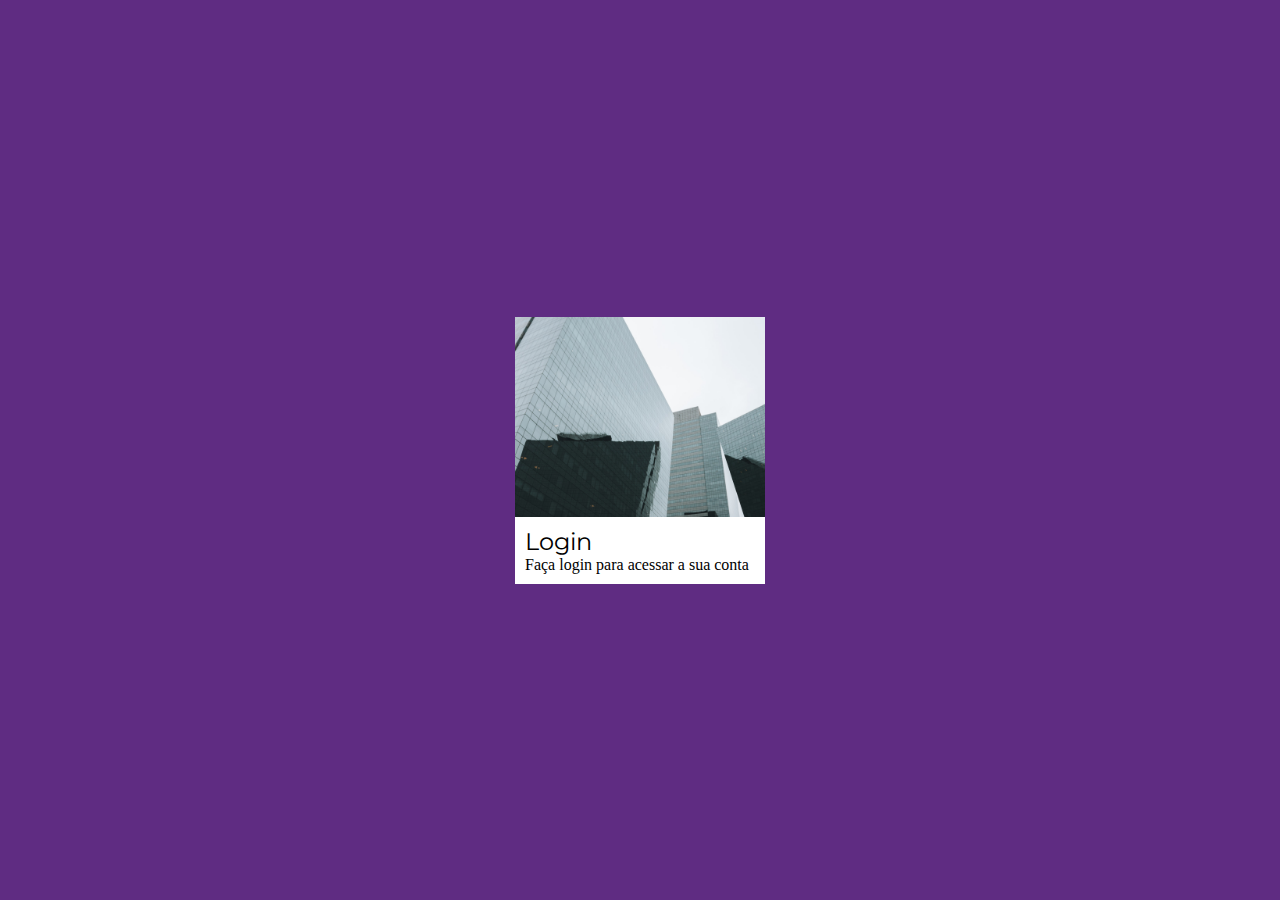
==== projeto-login/index.html @ d3acd323 "Initial Setup" ====
<!DOCTYPE html>
<html lang="en">
<head>
    <meta charset="UTF-8">
    <meta http-equiv="X-UA-Compatible" content="IE=edge">
    <meta name="viewport" content="width=device-width, initial-scale=1.0">
    <title></title>

    <link rel="stylesheet" href="assets/styles/styles.css">
</head>
<body>
    <main class="main">
        <section id="image">
        </section>
        <section id="form">
            <h1>Login</h1>
            <p>Faça login para acessar a sua conta</p>

            <form action="#" method="post">
                
            </form>
        </section>
    </main>
</body>
</html>
---- projeto-login/assets/styles/styles.css ----
@import url("media-query.css");
@import url("mobile-first.css");

@import url('https://fonts.googleapis.com/css2?family=Montserrat:wght@700&display=swap');

* {
    margin: 0px;
    padding: 0px;
    box-sizing: border-box;
}

:root {
    --image_path: url("../img/pattern-building.jpg");
    --green: #49a09d;
    --purple: #5f2c82;
    --title-font: "Montserrat", sans-serif;
}
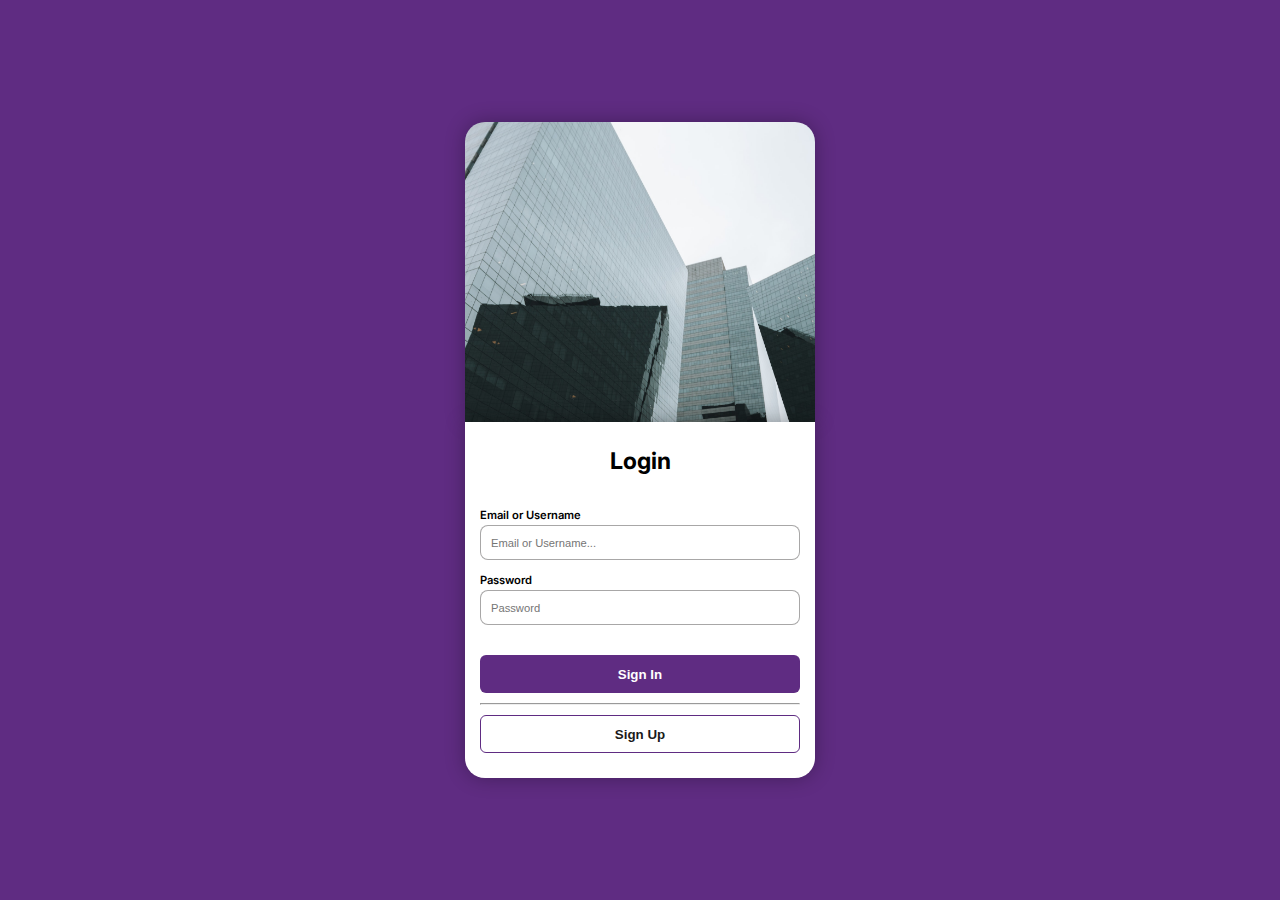
==== commit 7471bdfb: "Mobile First" ====
--- a/projeto-login/index.html
+++ b/projeto-login/index.html
@@ -14,10 +14,25 @@
         </section>
         <section id="form">
             <h1>Login</h1>
-            <p>Faça login para acessar a sua conta</p>
 
-            <form action="#" method="post">
-                
+            <form action="#" method="post" autocomplete="on">
+                <div>
+                    <label for="ilogin">Email or Username </label>
+                    <input class="input-box" type="email" name="login" id="ilogin" placeholder=
+                    "Email or Username...">
+                </div>
+                <div>
+                    <label for="ipassword">Password </label>
+                    <input class="input-box" type="password" name="password" id="ipassword"
+                    placeholder="Password">
+                </div>
+                <div>
+                    <input id="signin-button" type="submit" value="Sign In">
+                </div>
+                <hr>
+                <div>
+                    <input id="signup-button" type="submit" value="Sign Up">
+                </div>
             </form>
         </section>
     </main>
--- a/projeto-login/assets/styles/styles.css
+++ b/projeto-login/assets/styles/styles.css
@@ -1,7 +1,7 @@
 @import url("media-query.css");
 @import url("mobile-first.css");
 
-@import url('https://fonts.googleapis.com/css2?family=Montserrat:wght@700&display=swap');
+@import url('https://fonts.googleapis.com/css2?family=Inter:wght@700;600&display=swap');
 
 * {
     margin: 0px;
@@ -13,5 +13,5 @@
     --image_path: url("../img/pattern-building.jpg");
     --green: #49a09d;
     --purple: #5f2c82;
-    --title-font: "Montserrat", sans-serif;
+    --default-font: "Inter", sans-serif;
 }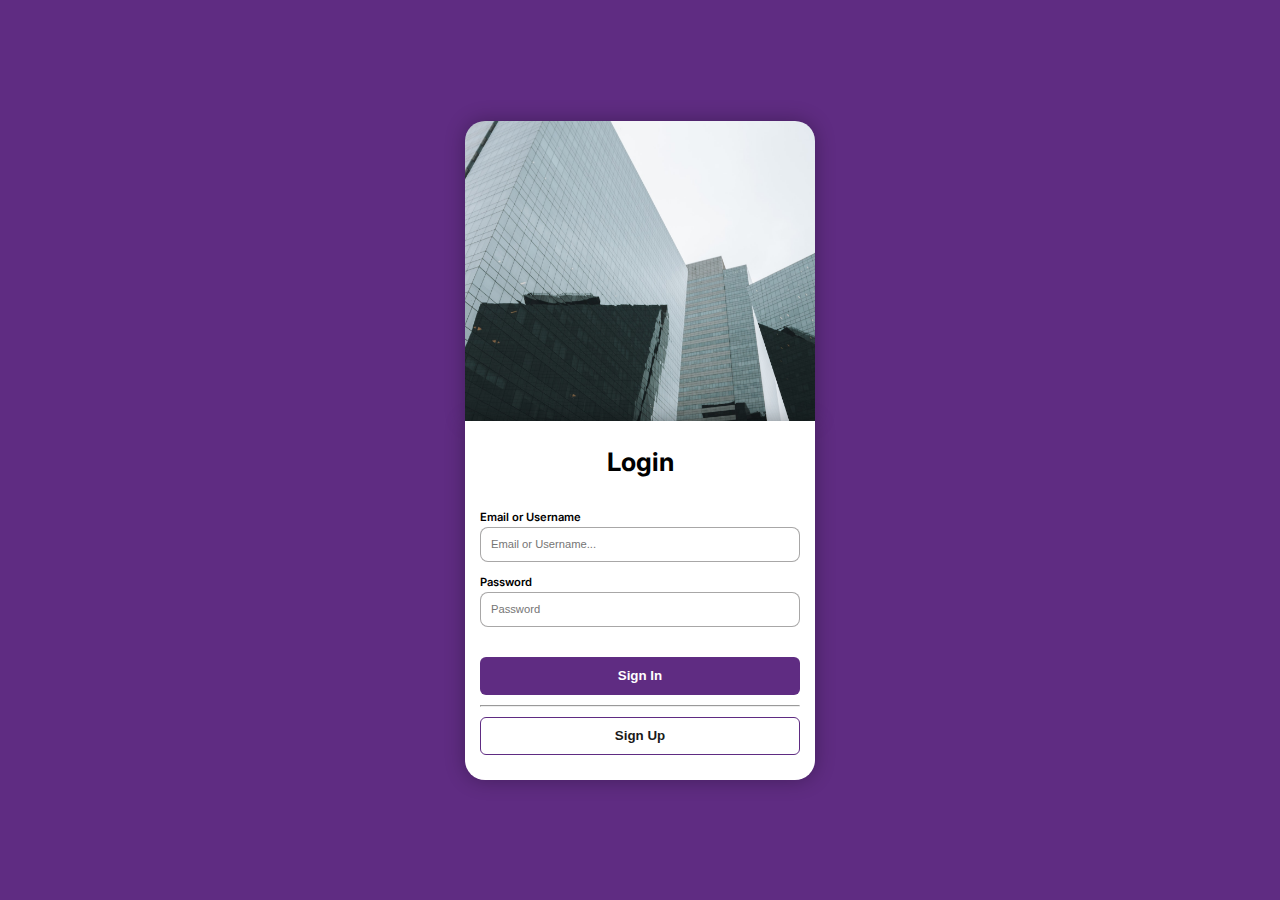
==== commit b40fac25: "Update input form and h1 size" ====
--- a/projeto-login/index.html
+++ b/projeto-login/index.html
@@ -18,13 +18,14 @@
             <form action="#" method="post" autocomplete="on">
                 <div>
                     <label for="ilogin">Email or Username </label>
-                    <input class="input-box" type="email" name="login" id="ilogin" placeholder=
-                    "Email or Username...">
+                    <input class="input-box" type="email" name="login" id="ilogin" 
+                    placeholder="Email or Username..." autocomplete="email" required>
                 </div>
                 <div>
                     <label for="ipassword">Password </label>
                     <input class="input-box" type="password" name="password" id="ipassword"
-                    placeholder="Password">
+                    placeholder="Password" autocomplete="current-password" minlength=
+                    "8" maxlength="50" required>
                 </div>
                 <div>
                     <input id="signin-button" type="submit" value="Sign In">
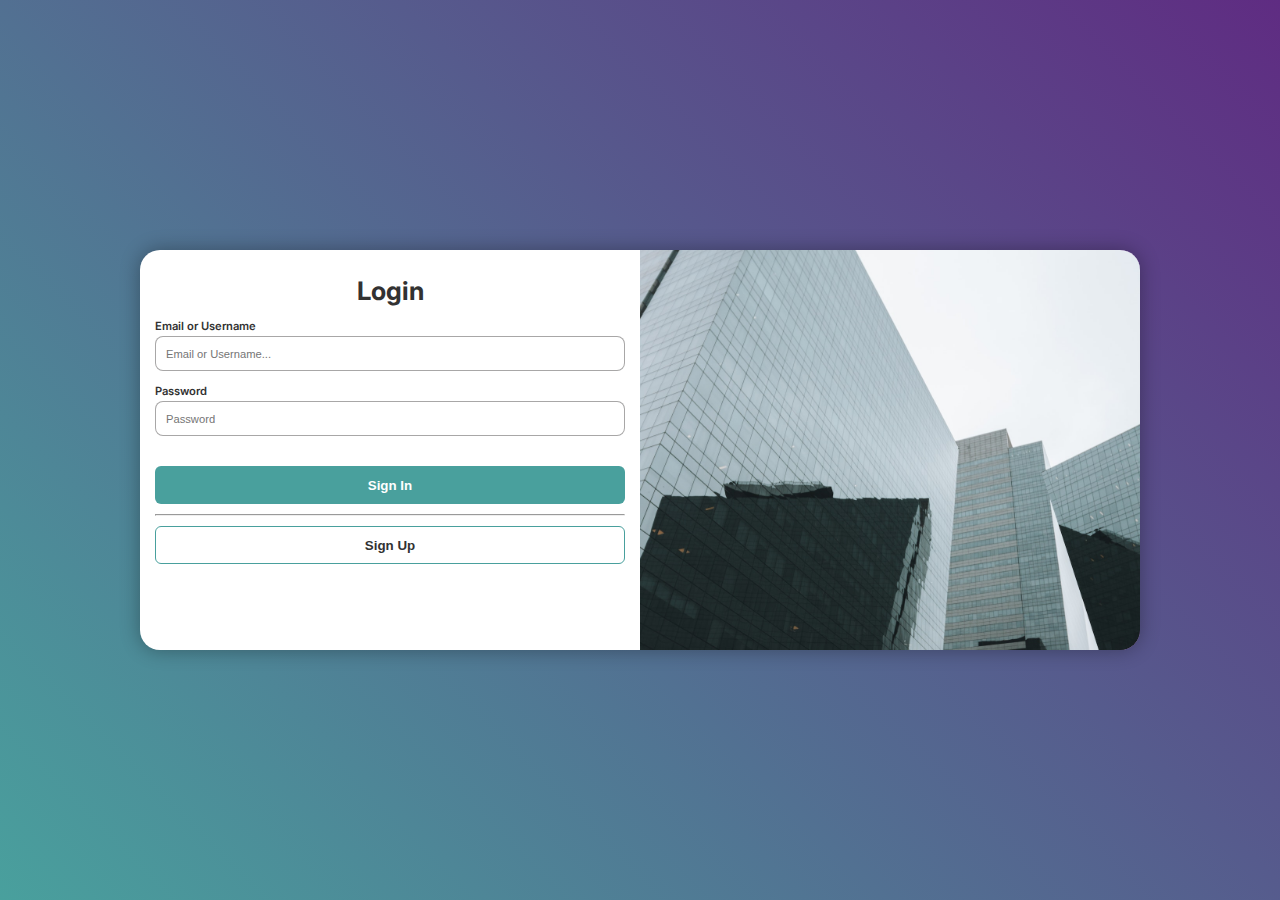
==== commit dd453e19: "mac book favicon added" ====
--- a/projeto-login/index.html
+++ b/projeto-login/index.html
@@ -4,8 +4,10 @@
     <meta charset="UTF-8">
     <meta http-equiv="X-UA-Compatible" content="IE=edge">
     <meta name="viewport" content="width=device-width, initial-scale=1.0">
-    <title></title>
+    <title>Projeto Login</title>
 
+    <link rel="shortcut icon" href="https://img.icons8.com/fluency/512/mac-book-pro-m1.png" 
+    type="image/x-icon">
     <link rel="stylesheet" href="assets/styles/styles.css">
 </head>
 <body>
@@ -38,4 +40,4 @@
         </section>
     </main>
 </body>
-</html>+</html>
--- a/projeto-login/assets/styles/styles.css
+++ b/projeto-login/assets/styles/styles.css
@@ -1,5 +1,5 @@
+@import url("mobile-first.css");
 @import url("media-query.css");
-@import url("mobile-first.css");
 
 @import url('https://fonts.googleapis.com/css2?family=Inter:wght@700;600&display=swap');
 
@@ -14,4 +14,4 @@
     --green: #49a09d;
     --purple: #5f2c82;
     --default-font: "Inter", sans-serif;
-}+}
